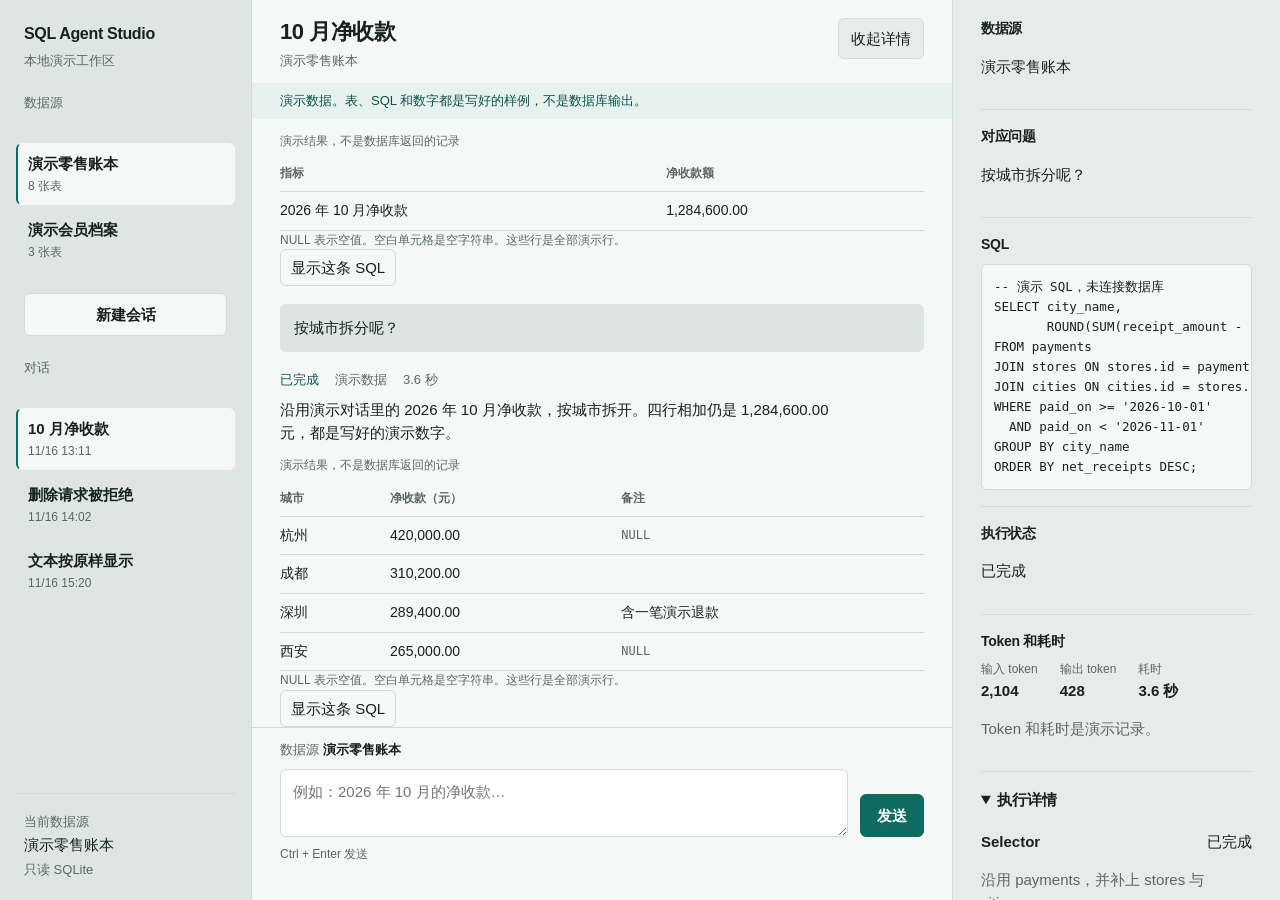
==== prototypes/workspace-ui/index.html @ 0d005f88 "Add a static SQL Agent Studio workspace prototype. Let the conversation layout be reviewed as labele" ====
<!doctype html>
<html lang="zh-CN">
<head>
<meta charset="utf-8">
<meta name="viewport" content="width=device-width, initial-scale=1">
<meta name="color-scheme" content="light">
<meta name="theme-color" content="#E6ECEA">
<title>SQL Agent Studio</title>
<link rel="stylesheet" href="styles.css?v=2">
</head>
<body>
<a class="skip" href="#conversation">跳到对话</a>
<div id="app"></div>
<noscript>需要启用 JavaScript 才能预览这个静态原型。</noscript>
<script src="app.js"></script>
</body>
</html>
---- prototypes/workspace-ui/styles.css ----
/* SQL Agent Studio tokens
   canvas #E6ECEA  surface #F5F8F7  ink #17211F
   quiet  #5A6763  line    #D2DBD8  accent #0E6B62
   The ledger figure is the only display moment. Columns stay flush. */

:root {
  --canvas: #E6ECEA;
  --surface: #F5F8F7;
  --ink: #17211F;
  --quiet: #5A6763;
  --line: #D2DBD8;
  --accent: #0E6B62;
  --accent-dark: #0A534C;
  --band: #DCE5E2;
  --fail: #8C3A32;
  --fail-bg: #F8F1EF;
  --warn: #8A5A12;
  --font-ui: Aptos, "Segoe UI", "PingFang SC", "Microsoft YaHei", sans-serif;
  --font-figure: "Palatino Linotype", Palatino, Georgia, serif;
  --font-sql: "Cascadia Mono", "Cascadia Code", Consolas, monospace;
  color-scheme: light;
}

* { box-sizing: border-box; }
[hidden] { display: none !important; }
html { background: var(--canvas); }
body {
  margin: 0;
  background: var(--canvas);
  color: var(--ink);
  font: 15px/1.55 var(--font-ui);
}
button, input, textarea { font: inherit; color: inherit; }
button, summary { touch-action: manipulation; }
button { cursor: pointer; }
button:disabled { cursor: not-allowed; }
:focus-visible {
  outline: 2px solid var(--accent);
  outline-offset: 2px;
}
::selection { background: #C9E3DF; }

.skip {
  position: absolute;
  left: 12px;
  top: -48px;
  background: var(--surface);
  color: var(--ink);
  padding: 8px 12px;
  z-index: 5;
}
.skip:focus-visible { top: 12px; }

.shell {
  height: 100dvh;
  display: grid;
  grid-template-columns: 252px minmax(0, 1fr) 328px;
  overflow: hidden;
}
.shell.details-closed { grid-template-columns: 252px minmax(0, 1fr); }

.sidebar,
.chat,
.details { min-width: 0; min-height: 0; }
.sidebar {
  display: flex;
  flex-direction: column;
  gap: 22px;
  padding: 22px 16px 16px;
  background: #DEE6E3;
  border-right: 1px solid var(--line);
  overflow: auto;
  overscroll-behavior: contain;
}
.brand { padding: 0 8px; }
.brand-name {
  margin: 0;
  font-size: 16px;
  font-weight: 600;
  letter-spacing: -0.02em;
}
.brand-note { margin: 4px 0 0; color: var(--quiet); font-size: 13px; }

.side-label {
  margin: 0 8px 8px;
  color: var(--quiet);
  font-size: 13px;
}
.source-list, .talk-list { display: flex; flex-direction: column; gap: 4px; }
.source, .talk, .new-chat, .send, .text-action, .suggestion {
  border: 1px solid transparent;
  background: transparent;
  border-radius: 6px;
}
.source, .talk {
  width: 100%;
  text-align: left;
  padding: 8px 10px;
  border-left: 2px solid transparent;
}
.source:hover, .talk:hover, .suggestion:hover, .text-action:hover {
  background: rgba(255, 255, 255, 0.55);
}
.source[aria-pressed="true"], .talk[aria-current="true"] {
  background: var(--surface);
  border-left-color: var(--accent);
}
.source strong, .talk strong {
  display: block;
  font-weight: 600;
  overflow: hidden;
  text-overflow: ellipsis;
  white-space: nowrap;
}
.source small, .talk small {
  display: block;
  margin-top: 2px;
  color: var(--quiet);
  font-size: 12px;
}
.new-chat {
  margin: 0 8px;
  padding: 9px 12px;
  background: var(--surface);
  border-color: var(--line);
  font-weight: 600;
}
.new-chat:hover { border-color: var(--accent); }
.sidebar-foot {
  margin-top: auto;
  padding: 14px 8px 4px;
  border-top: 1px solid var(--line);
}
.sidebar-foot p { margin: 0; }
.sidebar-foot .quiet { color: var(--quiet); font-size: 13px; margin-top: 4px; }

.chat {
  display: flex;
  flex-direction: column;
  background: var(--surface);
  overflow: hidden;
}
.chat-head, .composer, .demo-banner, .details { padding-left: 28px; padding-right: 28px; }
.chat-head {
  display: flex;
  align-items: flex-start;
  justify-content: space-between;
  gap: 16px;
  padding-top: 18px;
  padding-bottom: 12px;
}
h1, h2 { text-wrap: pretty; font-weight: 600; letter-spacing: -0.02em; scroll-margin-top: 12px; }
h1 { margin: 0; font-size: 22px; line-height: 1.3; }
h2 { margin: 0 0 8px; font-size: 15px; }
.chat-head p { margin: 4px 0 0; color: var(--quiet); font-size: 13px; }
.detail-toggle {
  flex: none;
  border: 1px solid var(--line);
  background: var(--canvas);
  border-radius: 6px;
  padding: 8px 12px;
}
.detail-toggle:hover { border-color: var(--accent); }
.demo-banner {
  margin: 0;
  padding-top: 8px;
  padding-bottom: 8px;
  background: #E7F2EF;
  color: var(--accent-dark);
  font-size: 13px;
}
.thread {
  flex: 1;
  overflow: auto;
  overscroll-behavior: contain;
  padding: 8px 28px 24px;
}
.message { margin: 0 0 18px; max-width: 760px; }
.message.user {
  background: var(--band);
  padding: 12px 14px;
  border-radius: 6px;
}
.message p { margin: 0; }
.prose { max-width: 66ch; overflow-wrap: anywhere; white-space: pre-wrap; }
.message .meta {
  display: flex;
  flex-wrap: wrap;
  gap: 10px 16px;
  margin-bottom: 8px;
  color: var(--quiet);
  font-size: 13px;
}
.status-failed { color: var(--fail); }
.status-running, .status-stopped { color: var(--warn); }
.status-completed { color: var(--accent-dark); }
.ledger {
  margin: 10px 0 12px;
  font-family: var(--font-figure);
  font-size: 40px;
  line-height: 1.05;
  letter-spacing: -0.03em;
  font-variant-numeric: tabular-nums;
  border-bottom: 2px solid var(--accent);
  display: inline-block;
  padding-bottom: 4px;
}
.ledger small {
  display: block;
  margin-bottom: 4px;
  font-family: var(--font-ui);
  font-size: 12px;
  letter-spacing: 0;
  color: var(--quiet);
}
.profile-list { margin: 12px 0; }
.profile-list div {
  display: grid;
  grid-template-columns: 9.5rem minmax(0, 1fr);
  gap: 12px;
  padding: 7px 0;
  border-top: 1px solid var(--line);
}
.profile-list dt {
  font-family: var(--font-sql);
  font-size: 13px;
}
.profile-list dd { margin: 0; }
.suggestions { display: flex; flex-wrap: wrap; gap: 8px; margin-top: 12px; }
.suggestion {
  border-color: var(--line);
  background: var(--surface);
  padding: 7px 10px;
  text-align: left;
  overflow-wrap: anywhere;
}
.table-wrap { overflow: auto; margin-top: 12px; }
table { border-collapse: collapse; width: 100%; font-size: 14px; font-variant-numeric: tabular-nums; }
caption { text-align: left; color: var(--quiet); font-size: 12px; padding-bottom: 6px; }
th, td {
  text-align: left;
  padding: 8px 12px 8px 0;
  border-bottom: 1px solid var(--line);
  white-space: nowrap;
}
th { color: var(--quiet); font-weight: 600; font-size: 12px; }
.null { color: var(--quiet); font-family: var(--font-sql); font-size: 12px; }
.table-note { margin-top: 8px; color: var(--quiet); font-size: 12px; }
.failure {
  background: var(--fail-bg);
  border-radius: 6px;
  padding: 10px 12px;
}
.failure p { color: var(--fail); }
.empty-thread { padding: 28px 0; max-width: 66ch; }
.empty-thread h2 { font-size: 18px; }

.composer {
  border-top: 1px solid var(--line);
  padding-top: 12px;
  padding-bottom: calc(14px + env(safe-area-inset-bottom));
  background: var(--surface);
}
.composer-source { margin: 0 0 8px; font-size: 13px; color: var(--quiet); }
.composer-source strong { color: var(--ink); font-weight: 600; }
.composer-box {
  display: grid;
  grid-template-columns: minmax(0, 1fr) auto;
  gap: 12px;
  align-items: end;
}
textarea {
  width: 100%;
  min-height: 64px;
  max-height: 180px;
  resize: vertical;
  border: 1px solid var(--line);
  border-radius: 6px;
  background: #fff;
  color: var(--ink);
  padding: 10px 12px;
}
.composer-actions { display: flex; flex-direction: column; align-items: flex-end; gap: 6px; }
.send {
  background: var(--accent);
  color: #fff;
  border-color: var(--accent);
  padding: 9px 16px;
  font-weight: 600;
}
.send:hover:enabled { background: var(--accent-dark); }
.send:disabled { background: #9AADA9; border-color: #9AADA9; color: #fff; }
.hint, .form-error { margin: 8px 0 0; font-size: 12px; }
.hint { color: var(--quiet); }
.form-error { color: var(--fail); min-height: 1.2em; }
.text-action {
  border-color: var(--line);
  padding: 6px 10px;
  background: var(--surface);
}

.details {
  border-left: 1px solid var(--line);
  background: var(--canvas);
  overflow: auto;
  overscroll-behavior: contain;
  padding-top: 18px;
  padding-bottom: 28px;
}
.detail-block { padding: 16px 0; border-top: 1px solid var(--line); }
.detail-block:first-child { border-top: 0; padding-top: 0; }
.details h2 { font-size: 14px; }
.quiet { color: var(--quiet); }
.sql {
  margin: 0;
  padding: 12px;
  background: var(--surface);
  color: var(--ink);
  border: 1px solid var(--line);
  border-radius: 6px;
  overflow: auto;
  white-space: pre;
  font: 12.5px/1.6 var(--font-sql);
}
.metrics { display: flex; flex-wrap: wrap; gap: 14px 22px; margin: 0; }
.metrics div span { display: block; color: var(--quiet); font-size: 12px; }
.metrics strong { font-weight: 600; font-variant-numeric: tabular-nums; }
.trace { list-style: none; margin: 0; padding: 0; }
.trace li { padding: 10px 0; border-top: 1px solid var(--line); }
.trace li:first-child { border-top: 0; }
.trace-head { display: flex; justify-content: space-between; gap: 12px; }
.role { font-weight: 600; }
.visually-hidden {
  position: absolute;
  width: 1px;
  height: 1px;
  padding: 0;
  margin: -1px;
  overflow: hidden;
  clip: rect(0, 0, 0, 0);
  white-space: nowrap;
  border: 0;
}
details summary { cursor: pointer; font-weight: 600; }
details .trace { margin-top: 8px; }

@media (max-width: 1080px) {
  .shell { grid-template-columns: 220px minmax(0, 1fr) 300px; }
  .chat-head, .composer, .demo-banner, .details, .thread { padding-left: 18px; padding-right: 18px; }
}

@media (max-width: 760px) {
  .shell, .shell.details-closed {
    display: flex;
    flex-direction: column;
    height: 100dvh;
    min-height: 0;
    overflow: hidden;
  }
  .sidebar {
    display: grid;
    grid-template-columns: minmax(0, 1fr) auto;
    grid-template-areas:
      "brand newer"
      "sources sources"
      "talks talks";
    flex: none;
    gap: 8px;
    border-right: 0;
    border-bottom: 1px solid var(--line);
    padding: 12px 14px 10px;
    overflow: hidden;
  }
  .brand { grid-area: brand; }
  .new-chat { grid-area: newer; width: auto; margin: 0; }
  .source-list, .talk-list {
    flex-direction: row;
    overflow-x: auto;
    min-width: 0;
  }
  .source-list { grid-area: sources; }
  .talk-list { grid-area: talks; }
  .source, .talk {
    flex: 0 0 auto;
    width: auto;
    max-width: 180px;
    border-color: var(--line);
    background: rgba(255, 255, 255, 0.45);
  }
  .side-label, .sidebar-foot { display: none; }
  .chat {
    flex: 1;
    min-height: 0;
    overflow: hidden;
  }
  .thread { overflow: auto; }
  .chat-head { flex-direction: row; align-items: center; }
  textarea { min-height: 44px; }
  .hint { display: none; }
  .composer { position: static; padding-top: 8px; padding-bottom: calc(10px + env(safe-area-inset-bottom)); }
  .details {
    flex: none;
    max-height: 220px;
    border-left: 0;
    border-top: 1px solid var(--line);
  }
  .ledger { font-size: 34px; }
  h1 { font-size: 20px; }
  .profile-list div { grid-template-columns: 1fr; gap: 2px; }
}
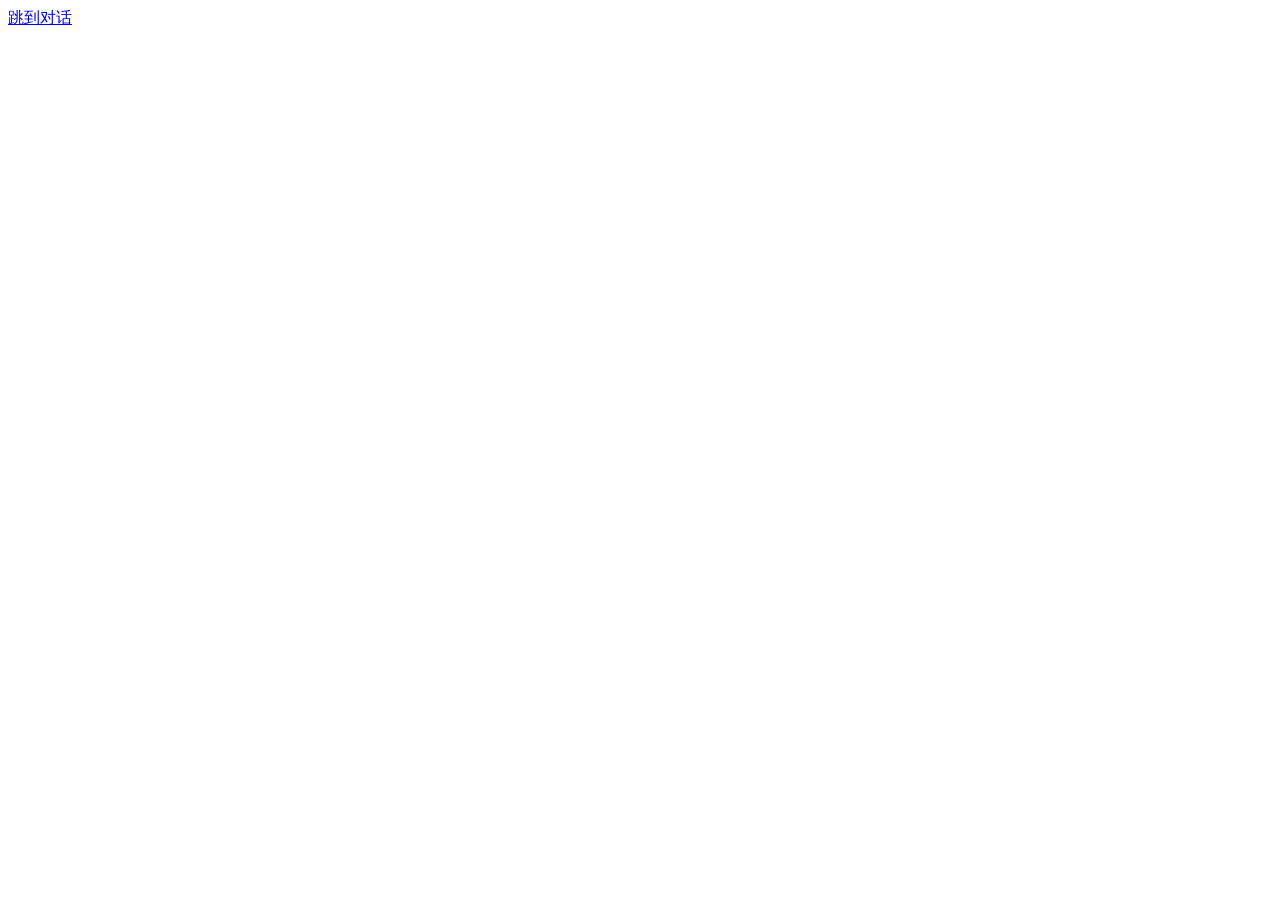
==== commit 7160bfa4: "Expose local conversations and a safe result view so the studio can query a bound data source. Co-au" ====
--- a/prototypes/workspace-ui/index.html
+++ b/prototypes/workspace-ui/index.html
@@ -6,12 +6,12 @@
 <meta name="color-scheme" content="light">
 <meta name="theme-color" content="#E6ECEA">
 <title>SQL Agent Studio</title>
-<link rel="stylesheet" href="styles.css?v=2">
+<link rel="stylesheet" href="/workspace/styles.css">
 </head>
 <body>
 <a class="skip" href="#conversation">跳到对话</a>
 <div id="app"></div>
-<noscript>需要启用 JavaScript 才能预览这个静态原型。</noscript>
-<script src="app.js"></script>
+<noscript>需要启用 JavaScript 才能使用 SQL Agent Studio。</noscript>
+<script src="/workspace/app.js"></script>
 </body>
 </html>
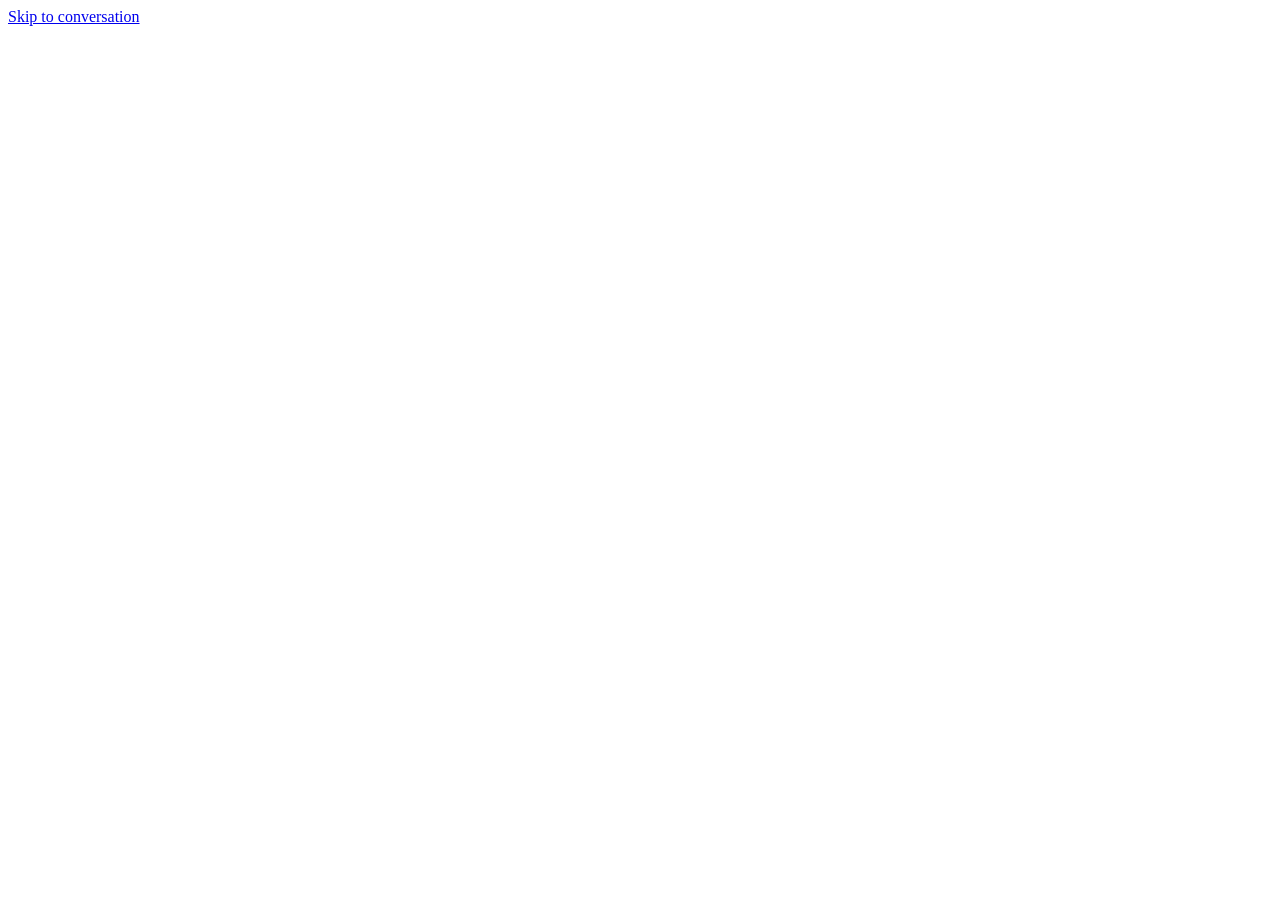
==== commit 1f80d627: "Present SQL Agent Studio in English and add keyword, BM25, and hybrid knowledge retrieval. Co-author" ====
--- a/prototypes/workspace-ui/index.html
+++ b/prototypes/workspace-ui/index.html
@@ -1,5 +1,5 @@
 <!doctype html>
-<html lang="zh-CN">
+<html lang="en">
 <head>
 <meta charset="utf-8">
 <meta name="viewport" content="width=device-width, initial-scale=1">
@@ -9,9 +9,9 @@
 <link rel="stylesheet" href="/workspace/styles.css">
 </head>
 <body>
-<a class="skip" href="#conversation">跳到对话</a>
+<a class="skip" href="#conversation">Skip to conversation</a>
 <div id="app"></div>
-<noscript>需要启用 JavaScript 才能使用 SQL Agent Studio。</noscript>
+<noscript>JavaScript is required for SQL Agent Studio.</noscript>
 <script src="/workspace/app.js"></script>
 </body>
 </html>
